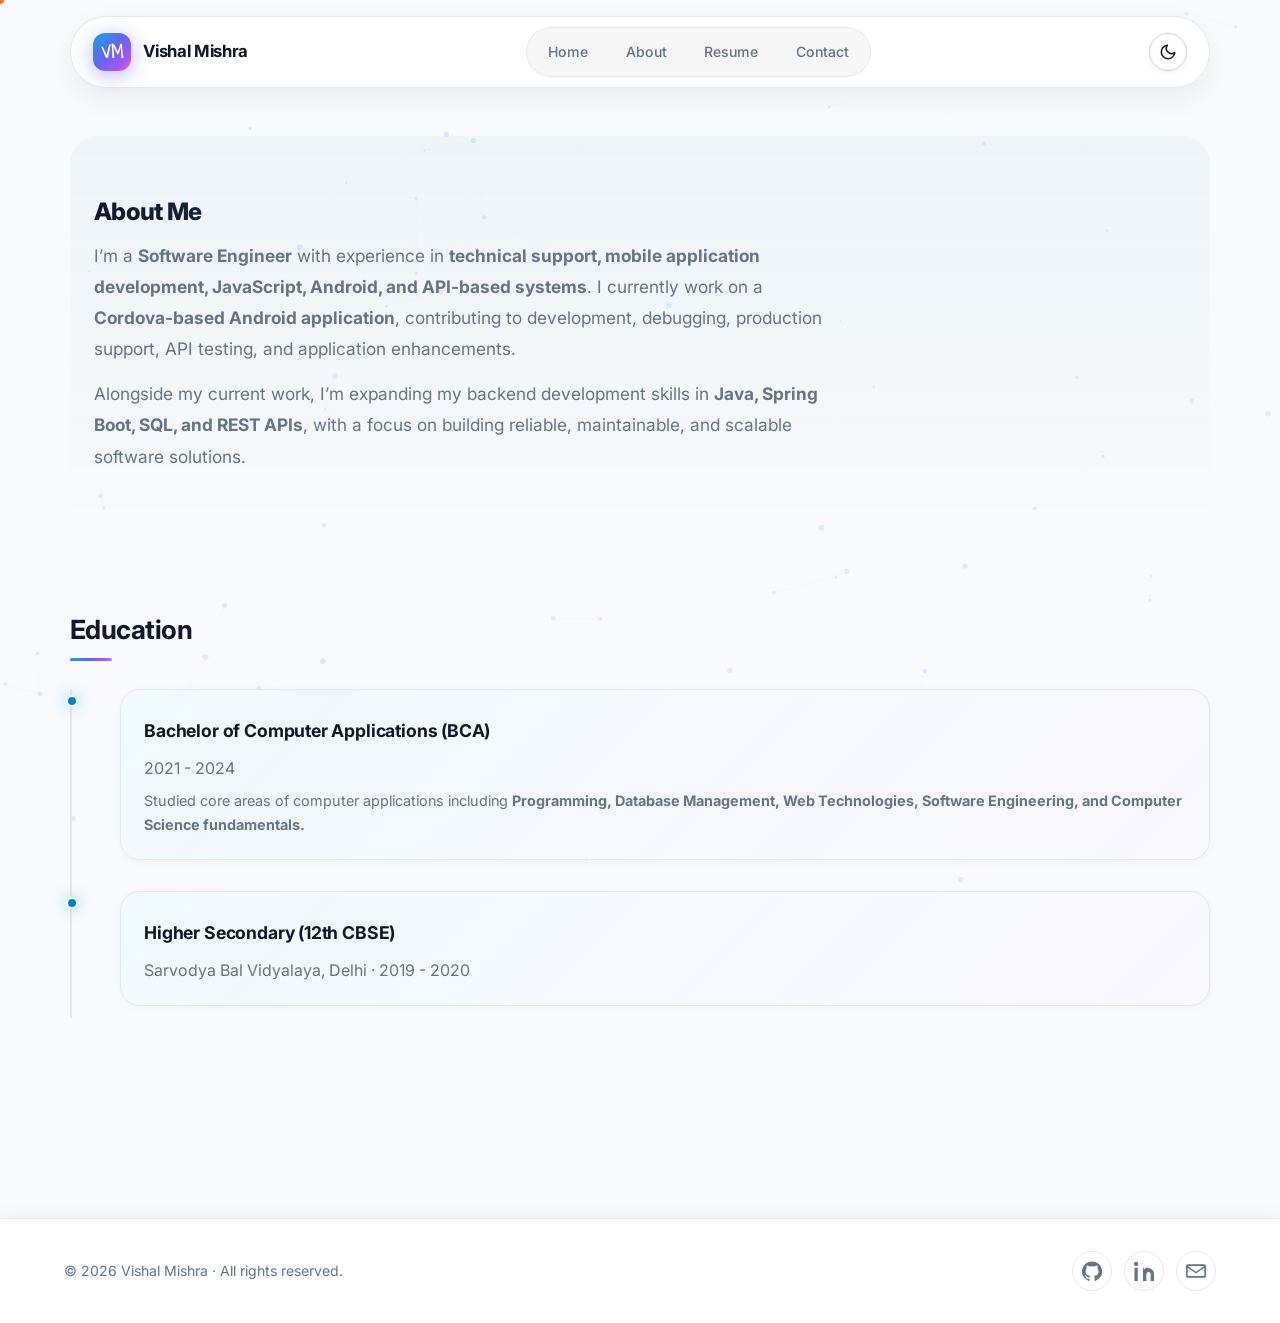
==== about.html @ 139499ff "Add portfolio website" ====
<!DOCTYPE html>
<html lang="en">
<head>
  <meta charset="UTF-8" />
 
  <meta name="theme-color" content="#38bdf8">
  <title>About · Vishal Mishra Portfolio</title>
 
  <link href="https://fonts.googleapis.com/css2?family=Inter:wght@300;400;500;600;700;800&family=Outfit:wght@500;600;700;800;900&family=JetBrains+Mono:wght@400;500;600&family=Shadows+Into+Light&display=swap" rel="stylesheet">
  <link rel="stylesheet" href="assets/css/style.css" />
  <script defer src="assets/js/main.js"></script>
  <link rel="icon" type="image/x-icon" href="assets/img/favicon.ico">
  <style>
    .cards-4 { grid-template-columns: repeat(auto-fit, minmax(240px, 1fr)); }
    @media (max-width: 560px) {
      .cards-4 { grid-template-columns: 1fr; }
    }
    .cert-org-badge.aws {
      background: rgba(255, 153, 0, .14);
      border-color: rgba(255, 153, 0, .35);
      color: #ff9900;
    }
    .light .cert-org-badge.aws {
      background: rgba(255, 153, 0, .1);
      border-color: rgba(255, 153, 0, .3);
      color: #b35c00;
    }
    .cert-org-badge.tcs {
      background: rgba(0, 112, 194, .14);
      border-color: rgba(0, 112, 194, .35);
      color: #38bdf8;
    }
    .light .cert-org-badge.tcs {
      background: rgba(0, 112, 194, .1);
      border-color: rgba(0, 112, 194, .3);
      color: #0059a3;
    }
  </style>
</head>
<body class="theme-auto">
  <!-- Preloader -->
  <div class="preloader" id="preloader"><div class="preloader-logo">VM</div></div>
  
  <!-- Scroll Progress -->
  <div class="scroll-progress" id="scrollProgress"></div>
  
  <!-- Background Canvas -->
  <canvas id="bgParticles" aria-hidden="true"></canvas>

  <!-- Sticky Capsule Header -->
  <header class="site-header reveal-down">
    <a class="brand" href="/"><span class="logo glow">VM</span> <strong>Vishal Mishra</strong></a>
    <nav class="nav" id="nav">
      <a href="/">Home</a>
      <a href="about.html">About</a>
      <a href="resume.html">Resume</a>
      <a href="contact.html">Contact</a>
    </nav>
    <div class="header-actions">
      <button class="btn small outline" id="themeToggle" aria-label="Toggle theme">
        <svg class="theme-icon-sun" width="18" height="18" viewBox="0 0 24 24" fill="none" stroke="currentColor" stroke-width="2" stroke-linecap="round" stroke-linejoin="round" aria-hidden="true"><circle cx="12" cy="12" r="5"></circle><line x1="12" y1="1" x2="12" y2="3"></line><line x1="12" y1="21" x2="12" y2="23"></line><line x1="4.22" y1="4.22" x2="5.64" y2="5.64"></line><line x1="18.36" y1="18.36" x2="19.78" y2="19.78"></line><line x1="1" y1="12" x2="3" y2="12"></line><line x1="21" y1="12" x2="23" y2="12"></line><line x1="4.22" y1="19.78" x2="5.64" y2="18.36"></line><line x1="18.36" y1="5.64" x2="19.78" y2="4.22"></line></svg>
        <svg class="theme-icon-moon" width="18" height="18" viewBox="0 0 24 24" fill="none" stroke="currentColor" stroke-width="2" stroke-linecap="round" stroke-linejoin="round" aria-hidden="true"><path d="M21 12.79A9 9 0 1 1 11.21 3 7 7 0 0 0 21 12.79z"></path></svg>
      </button>
      <button class="btn small" id="menuToggle" aria-label="Open menu">
        <svg width="20" height="20" viewBox="0 0 24 24" aria-hidden="true">
          <path fill="currentColor" d="M3 6h18v2H3zM3 11h18v2H3zM3 16h18v2H3z" />
        </svg>
      </button>
    </div>
  </header>

  <!-- Main Container -->
  <main class="container">
    <!-- Bio Section -->
<section class="section alt reveal">
  <h1 class="gradient-text">About Me</h1>

  <p style="font-size: 1.08rem; max-width: 68ch; line-height: 1.8; color: var(--muted); margin-top: 0.5rem;">
    I’m a <strong>Software Engineer</strong> with experience in
    <strong>technical support, mobile application development, JavaScript,
    Android, and API-based systems</strong>. I currently work on a
    <strong>Cordova-based Android application</strong>, contributing to
    development, debugging, production support, API testing, and application
    enhancements.
  </p>

  <p style="font-size: 1.08rem; max-width: 68ch; line-height: 1.8; color: var(--muted); margin-top: 0.9rem;">
    Alongside my current work, I’m expanding my backend development skills in
    <strong>Java, Spring Boot, SQL, and REST APIs</strong>, with a focus on
    building reliable, maintainable, and scalable software solutions.
  </p>
</section>

     <!-- Education Timeline -->
<section class="section reveal">
  <h2 class="section-title">Education</h2>

  <div class="timeline">

    <div class="t-item">
      <div class="t-dot"></div>

      <div class="t-content card hover glow tilt">
        <h3>Bachelor of Computer Applications (BCA)</h3>

        <p class="muted">
          2021 - 2024
        </p>

        <p style="font-size: 0.9rem; color: var(--muted); margin-top: 0.5rem;">
          Studied core areas of computer applications including
          <strong>Programming, Database Management, Web Technologies,
          Software Engineering, and Computer Science fundamentals.</strong>
        </p>
      </div>
    </div>
            <div class="t-item" style="margin-top:1.25rem">
          <div class="t-dot"></div>
          <div class="t-content card hover glow tilt">
            <h3>Higher Secondary (12th CBSE) </h3>
            <p class="muted">Sarvodya Bal Vidyalaya, Delhi · 2019 - 2020</p>
            
          </div>
        </div>

  </div>
</section>


  </main>

  <!-- Back to Top Button -->
  <button class="back-to-top" id="backToTop" aria-label="Back to top">
    <svg width="20" height="20" viewBox="0 0 24 24" fill="none" stroke="currentColor" stroke-width="2.5" stroke-linecap="round" stroke-linejoin="round"><polyline points="18 15 12 9 6 15"/></svg>
  </button>


    <!-- Footer -->
    <footer class="site-footer">
      <p>© <span id="year"></span> Vishal Mishra  · All rights reserved. </p>
      <div class="footer-icons icons">
        <a
          class="icon"
          href="https://github.com/Vishallab"
          target="_blank"
          rel="noopener"
          aria-label="GitHub"
        >
          <svg viewBox="0 0 24 24" width="20" height="20" fill="currentColor">
            <path d="M12 .5a12 12 0 0 0-3.79 23.4c.6.11.82-.26.82-.58v-2.03c-3.34.73-4.04-1.61-4.04-1.61-.55-1.39-1.35-1.76-1.35-1.76-1.1-.76.08-.75.08-.75 1.22.09 1.86 1.26 1.86 1.26 1.08 1.85 2.83 1.32 3.52 1.01.11-.8.42-1.33.77-1.63-2.67-.3-5.47-1.33-5.47-5.92 0-1.31.47-2.39 1.25-3.23-.13-.31-.54-1.56.12-3.25 0 0 1.01-.32 3.31 1.23a11.5 11.5 0 0 1 6.04 0c2.3-1.55 3.31-1.23 3.31-1.23.66 1.69.25 2.94.12 3.25.78.84 1.25 1.92 1.25 3.23 0 4.6-2.81 5.62-5.49 5.92.43.37.82 1.1.82 2.22v3.29c0 .32.22.7.82.58A12 12 0 0 0 12 .5Z" />
          </svg>
        </a>
        <a
          class="icon"
          href="https://www.linkedin.com/in/vishalmishra01/"
          target="_blank"
          rel="noopener"
          aria-label="LinkedIn"
        >
          <svg viewBox="0 0 24 24" width="20" height="20" fill="currentColor">
            <path d="M4.98 3.5C4.98 4.88 3.86 6 2.5 6S0 4.88 0 3.5 1.12 1 2.5 1s2.48 1.12 2.48 2.5zM.5 8h4V24h-4V8zm7.5 0h3.8v2.2h.1c.5-.9 1.8-2.2 3.7-2.2C20.3 8 24 10.6 24 16v8h-4v-7c0-1.7-.03-3.9-2.4-3.9-2.4 0-2.8 1.8-2.8 3.8V24h-4V8z" />
          </svg>
        </a>
        <a
          class="icon email-link"
          href="mailto:ncepvishal@gmail.com?subject=Hello%20Vishal&body=Hi%20Vishal,%0D%0A%0D%0A"
          aria-label="Email"
        >
          <svg viewBox="0 0 24 24" width="20" height="20" fill="currentColor">
            <path d="M2 4h20a2 2 0 0 1 2 2v12a2 2 0 0 1-2 2H2a2 2 0 0 1-2-2V6a2 2 0 0 1 2-2zm0 2v.01L12 13 22 6.01V6H2zm0 12h20V8l-10 7L2 8v10z" />
          </svg>
        </a>
      </div>
    </footer>
</body>
</html>
---- assets/css/style.css ----
/* ===== DESIGN TOKENS ===== */
:root {
  /* Canvas & Backgrounds */
  --bg:           #030712; /* True Deep Charcoal / Vercel Black */
  --bg-soft:      #0b0f19;
  --bg-subtle:    #111827;
  --card:         #0d1424;
  --card-hover:   #121b2f;
  --card-glass:   rgba(13, 20, 36, 0.94);
  --grad-card:    linear-gradient(135deg, rgba(56,189,248,.07), rgba(124,58,237,.04));
  
  /* Text & Hierarchy */
  --text:         #f8fafc;
  --muted:        #94a3b8;
  --muted-2:      #64748b;
  --heading:      #ffffff;

  /* Electric Accents */
  --accent:       #38bdf8; /* Linear Cyan */
  --accent-hover: #7dd3fc;
  --accent-2:     #818cf8; /* Electric Indigo */
  --purple:       #c084fc; /* Vibrant Violet */
  --pink:         #f472b6; /* Hot Pink Accent */
  --emerald:      #34d399; /* Status Green */
  --accent-glow:  rgba(56, 189, 248, 0.28);

  /* Borders & Dividers */
  --border:       rgba(255, 255, 255, 0.08);
  --border-hover: rgba(56, 189, 248, 0.4);
  --border-light: rgba(255, 255, 255, 0.14);
  --ring:         rgba(56, 189, 248, 0.5);

  /* Vibrant Multi-Color Mixing Gradients */
  --grad-hero:    linear-gradient(135deg, #0ea5e9 0%, #6366f1 45%, #a855f7 80%, #f472b6 100%);
  --grad-text:    linear-gradient(90deg, #ffffff 0%, #a5b4fc 25%, #38bdf8 50%, #c084fc 75%, #ffffff 100%);
  --grad-glow:    radial-gradient(circle at 50% 50%, rgba(56, 189, 248, 0.22) 0%, rgba(124, 58, 237, 0.16) 40%, rgba(244, 114, 182, 0.1) 70%, transparent 100%);

  /* Shadows */
  --shadow-sm:    0 2px 8px rgba(0, 0, 0, 0.4);
  --shadow:       0 10px 30px -10px rgba(0, 0, 0, 0.6);
  --shadow-lg:    0 25px 60px -15px rgba(0, 0, 0, 0.7);
  --shadow-glow:  0 0 50px rgba(56, 189, 248, 0.22);

  /* Radii */
  --radius-sm:    8px;
  --radius:       14px;
  --radius-lg:    20px;
  --radius-xl:    28px;
  --radius-pill:  999px;

  /* Transitions & Curves */
  --ease:         cubic-bezier(0.16, 1, 0.3, 1); /* Apple/Framer Spring */
  --t-fast:       0.18s cubic-bezier(0.16, 1, 0.3, 1);
  --t-mid:        0.35s cubic-bezier(0.16, 1, 0.3, 1);

  /* Typography (Unified Inter Font Family) */
  --font-body:    'Inter', system-ui, -apple-system, BlinkMacSystemFont, 'Segoe UI', Roboto, sans-serif;
  --font-display: 'Inter', system-ui, -apple-system, BlinkMacSystemFont, 'Segoe UI', Roboto, sans-serif;
  --font-code:    'JetBrains Mono', 'Fira Code', 'Consolas', monospace;
}

/* ===== RESET & BASE ===== */
*, *::before, *::after {
  box-sizing: border-box;
  margin: 0;
  padding: 0;
}

html {
  font-family: var(--font-body);
  font-size: 16px;
  color: var(--text);
  background: var(--bg);
  -webkit-font-smoothing: antialiased;
  -moz-osx-font-smoothing: grayscale;
  overflow-x: hidden;
}

body {
  font-family: var(--font-body);
  line-height: 1.65;
  color: var(--text);
  background: var(--bg);
  overflow-x: clip;
  position: relative;
  width: 100%;
}

a {
  color: inherit;
  text-decoration: none;
}

img {
  max-width: 100%;
  height: auto;
  display: block;
}

/* Background Particle Canvas */
#bgParticles {
  position: fixed;
  inset: 0;
  z-index: 0;
  opacity: 0.6;
  pointer-events: none;
}

/* Ambient Radial Multi-Color Glow Background */
body::after {
  content: '';
  position: fixed;
  top: -20%;
  left: 50%;
  transform: translateX(-50%);
  width: 1100px;
  height: 650px;
  background: var(--grad-glow);
  z-index: -2;
  pointer-events: none;
  filter: blur(80px);
  opacity: 0.85;
  mix-blend-mode: screen;
}

/* NOISE TEXTURE */
body::before {
  content: '';
  position: fixed;
  inset: 0;
  z-index: -2;
  pointer-events: none;
  opacity: 0.03;
  background-image: url("data:image/svg+xml,%3Csvg viewBox='0 0 256 256' xmlns='http://www.w3.org/2000/svg'%3E%3Cfilter id='n'%3E%3CfeTurbulence type='fractalNoise' baseFrequency='.85' numOctaves='4' stitchTiles='stitch'/%3E%3C/filter%3E%3Crect width='100%25' height='100%25' filter='url(%23n)'/%3E%3C/svg%3E");
  background-repeat: repeat;
}

/* ===== LAYOUT & CONTAINER ===== */
.container {
  width: min(1140px, 92%);
  margin: 0 auto;
  padding: 2.5rem 0 5rem;
}

/* ===== STICKY CAPSULE HEADER ===== */
.site-header {
  position: sticky;
  top: 1rem;
  z-index: 100;
  width: min(1140px, 94%);
  margin: 0 auto;
  background: rgba(3, 7, 18, 0.85);
  backdrop-filter: blur(20px) saturate(180%);
  -webkit-backdrop-filter: blur(20px) saturate(180%);
  border: 1px solid var(--border);
  border-radius: var(--radius-pill);
  display: flex;
  align-items: center;
  justify-content: space-between;
  padding: 0.65rem 1.4rem;
  box-shadow: 0 10px 30px rgba(0, 0, 0, 0.5), inset 0 1px 0 rgba(255, 255, 255, 0.08);
  transition: border-color var(--t-mid), background var(--t-mid);
}

.site-header:hover {
  border-color: rgba(255, 255, 255, 0.15);
}

.brand {
  display: flex;
  align-items: center;
  gap: 0.75rem;
  font-family: var(--font-display);
  font-weight: 700;
  font-size: 1.05rem;
  letter-spacing: -0.02em;
  color: var(--heading);
}

.brand .logo {
  display: inline-grid;
  place-items: center;
  width: 38px;
  height: 38px;
  border-radius: 12px;
  background: linear-gradient(135deg, #0ea5e9 0%, #6366f1 45%, #a855f7 80%, #f472b6 100%);
  box-shadow: 0 4px 20px rgba(99, 102, 241, 0.45);
  font-family: 'Shadows Into Light', cursive, var(--font-display);
  font-weight: 700;
  font-size: 1.1rem;
  letter-spacing: 1px;
  text-transform: uppercase;
  color: #ffffff;
  flex-shrink: 0;
  transition: transform var(--t-fast), box-shadow var(--t-fast);
}

.brand:hover .logo {
  transform: scale(1.05) rotate(-3deg);
}

/* ===== NAVIGATION ===== */
.nav {
  display: flex;
  align-items: center;
  gap: 0.35rem;
  background: rgba(255, 255, 255, 0.03);
  padding: 0.3rem;
  border-radius: var(--radius-pill);
  border: 1px solid rgba(255, 255, 255, 0.05);
}

.nav a {
  padding: 0.45rem 1rem;
  border-radius: var(--radius-pill);
  font-size: 0.88rem;
  font-weight: 500;
  color: var(--muted);
  transition: color var(--t-fast), background var(--t-fast);
  position: relative;
}

.nav a:hover,
.nav a.active {
  color: var(--heading);
  background: rgba(255, 255, 255, 0.08);
}

.nav a::after {
  content: '';
  position: absolute;
  bottom: 6px;
  left: 50%;
  transform: translateX(-50%) scaleX(0);
  width: 14px;
  height: 2px;
  border-radius: 2px;
  background: var(--accent);
  transition: transform var(--t-fast);
}

.nav a:hover::after {
  transform: translateX(-50%) scaleX(1);
}

.header-actions {
  display: flex;
  gap: 0.6rem;
  align-items: center;
}

#themeToggle {
  display: inline-flex;
  align-items: center;
  justify-content: center;
  min-width: 38px;
  min-height: 38px;
  padding: 0;
  border-radius: var(--radius-pill);
}

#themeToggle svg {
  flex-shrink: 0;
}

#themeToggle .theme-icon-sun {
  display: block;
}

#themeToggle .theme-icon-moon {
  display: none;
}

body.light #themeToggle .theme-icon-sun {
  display: none;
}

body.light #themeToggle .theme-icon-moon {
  display: block;
}

/* ===== BUTTON SYSTEM ===== */
.btn {
  background: var(--accent);
  color: #030712;
  border: 1px solid rgba(255, 255, 255, 0.2);
  border-radius: var(--radius-pill);
  padding: 0.65rem 1.35rem;
  font-family: var(--font-body);
  font-weight: 600;
  font-size: 0.9rem;
  cursor: pointer;
  display: inline-flex;
  align-items: center;
  justify-content: center;
  gap: 0.5rem;
  position: relative;
  overflow: hidden;
  transition: transform var(--t-fast), box-shadow var(--t-fast), background var(--t-fast), border-color var(--t-fast);
  white-space: nowrap;
  letter-spacing: -0.01em;
  box-shadow: 0 4px 14px rgba(56, 189, 248, 0.25), inset 0 1px 0 rgba(255, 255, 255, 0.3);
}

.btn:hover {
  background: var(--accent-hover);
  transform: translateY(-2px);
  box-shadow: 0 8px 24px rgba(56, 189, 248, 0.35), inset 0 1px 0 rgba(255, 255, 255, 0.4);
}

.btn:active {
  transform: translateY(0);
}

.btn.small {
  padding: 0.42rem 0.9rem;
  font-size: 0.82rem;
  border-radius: var(--radius-pill);
}

.btn.outline {
  background: rgba(255, 255, 255, 0.04);
  color: var(--text);
  border: 1px solid var(--border-light);
  box-shadow: 0 2px 8px rgba(0, 0, 0, 0.2), inset 0 1px 0 rgba(255, 255, 255, 0.05);
}

.btn.outline:hover {
  background: rgba(255, 255, 255, 0.09);
  border-color: var(--accent);
  color: var(--heading);
  box-shadow: 0 4px 18px rgba(56, 189, 248, 0.15);
}

.btn.small.outline {
  border-color: var(--border);
}

.btn .ripple-el {
  position: absolute;
  border-radius: 50%;
  transform: scale(0);
  animation: ripple 0.55s ease-out forwards;
  pointer-events: none;
  background: rgba(255, 255, 255, 0.3);
}

@keyframes ripple {
  to { transform: scale(8); opacity: 0; }
}

/* ===== HERO SECTION ===== */
.hero {
  display: grid;
  grid-template-columns: 1.15fr 0.85fr;
  gap: 3.5rem;
  align-items: center;
  padding-top: 3.5rem;
  padding-bottom: 2.5rem;
}

.hero-text {
  display: flex;
  flex-direction: column;
  align-items: flex-start;
}

.live-status {
  display: inline-flex;
  align-items: center;
  gap: 0.6rem;
  font-size: 0.82rem;
  font-weight: 600;
  color: var(--emerald);
  background: rgba(52, 211, 153, 0.08);
  border: 1px solid rgba(52, 211, 153, 0.22);
  padding: 0.35rem 0.9rem;
  border-radius: var(--radius-pill);
  margin-bottom: 1.25rem;
  backdrop-filter: blur(12px);
  box-shadow: 0 4px 14px rgba(52, 211, 153, 0.08);
}

.pulse-dot {
  width: 8px;
  height: 8px;
  background: var(--emerald);
  border-radius: 50%;
  box-shadow: 0 0 0 0 rgba(52, 211, 153, 0.7);
  animation: live-ping 1.8s infinite cubic-bezier(0, 0, 0.2, 1);
}

@keyframes live-ping {
  70%, 100% {
    box-shadow: 0 0 0 10px rgba(52, 211, 153, 0);
  }
}

.hero h1 {
  font-family: var(--font-display);
  font-size: clamp(2.2rem, 3.8vw, 3.2rem);
  font-weight: 800;
  line-height: 1.12;
  letter-spacing: -0.03em;
  margin-bottom: 1.1rem;
}

.hero h1 .accent {
  color: var(--accent);
}

.hero p {
  color: var(--muted);
  font-size: 1.08rem;
  max-width: 54ch;
  line-height: 1.75;
  margin-bottom: 1.75rem;
}

.hero p strong {
  color: var(--heading);
  font-weight: 600;
}

.hero-cta {
  display: flex;
  flex-wrap: wrap;
  gap: 0.85rem;
  margin-bottom: 1.75rem;
}

.hero-socials {
  margin-bottom: 2rem;
}

/* HERO ART / IDE CODE BLOCK WITH MULTI-COLOR RADIAL MESH */
.hero-art .card-xl {
  min-height: 360px;
  border-radius: var(--radius-xl);
  padding: 1.5rem;
  background:
    radial-gradient(ellipse 85% 65% at 20% -10%, rgba(56, 189, 248, 0.22), transparent),
    radial-gradient(ellipse 65% 85% at 85% 110%, rgba(168, 85, 247, 0.2), transparent),
    var(--card-glass);
  border: 1px solid var(--border-light);
  box-shadow: var(--shadow-lg), var(--shadow-glow);
  position: relative;
  overflow: hidden;
}

.glass {
  position: relative;
  overflow: hidden;
}

.radar {
  position: absolute;
  inset: -40% -20% auto auto;
  width: 380px;
  height: 380px;
  border-radius: 50%;
  background: radial-gradient(circle at center, rgba(56, 189, 248, 0.3) 0%, rgba(168, 85, 247, 0.2) 45%, transparent 70%);
  filter: blur(35px);
  animation: pulseRadar 7s infinite alternate ease-in-out;
  pointer-events: none;
}

@keyframes pulseRadar {
  0%   { transform: scale(1); opacity: 0.6; }
  50%  { transform: scale(1.15) translate(-10px, 10px); opacity: 0.85; }
  100% { transform: scale(1.25) translate(6px, -6px); opacity: 0.7; }
}

.code-block {
  background: rgba(3, 7, 18, 0.95);
  border: 1px solid rgba(56, 189, 248, 0.25);
  border-radius: var(--radius);
  padding: 1.1rem 1.35rem 1.35rem;
  margin-top: 1rem;
  box-shadow: 0 16px 40px rgba(0, 0, 0, 0.6), inset 0 1px 0 rgba(255, 255, 255, 0.05);
  position: relative;
}

.code-block-header {
  display: flex;
  align-items: center;
  gap: 0.45rem;
  margin-bottom: 1rem;
  padding-bottom: 0.65rem;
  border-bottom: 1px solid rgba(255, 255, 255, 0.08);
}

.code-dot {
  width: 10px;
  height: 10px;
  border-radius: 50%;
}
.code-dot.red    { background: #ef4444; }
.code-dot.yellow { background: #f59e0b; }
.code-dot.green  { background: #10b981; }

.code-filename {
  font-family: var(--font-code);
  font-size: 0.75rem;
  color: var(--muted-2);
  margin-left: 0.5rem;
  font-weight: 500;
}

.code-block pre {
  font-family: var(--font-code);
  font-size: 0.84rem;
  line-height: 1.75;
  color: #cbd5e1;
  overflow: hidden;
}

.cursor {
  display: inline-block;
  width: 2px;
  height: 1.1em;
  background: var(--accent);
  margin-left: 2px;
  vertical-align: text-bottom;
  animation: blink 1s step-end infinite;
}

@keyframes blink { 50% { opacity: 0; } }

.float-subtle {
  animation: float-subtle 6s ease-in-out infinite;
}

@keyframes float-subtle {
  0%, 100% { transform: translateY(0px); }
  50%      { transform: translateY(-10px); }
}

/* ===== SECTIONS & HEADINGS ===== */
.section {
  padding: 3.5rem 0;
}

.section.alt {
  background: linear-gradient(180deg, rgba(56, 189, 248, 0.04) 0%, rgba(168, 85, 247, 0.02) 50%, transparent 100%);
  border-radius: var(--radius-xl);
  padding: 3.5rem 1.5rem;
  margin: 1.5rem 0;
}

.section-title {
  font-family: var(--font-display);
  font-size: 1.65rem;
  font-weight: 700;
  letter-spacing: -0.02em;
  color: var(--heading);
  margin: 0 0 1.75rem;
  display: inline-flex;
  flex-direction: column;
  gap: 0.4rem;
}

.section-title::after {
  content: '';
  display: block;
  width: 42px;
  height: 3px;
  border-radius: 3px;
  background: var(--grad-hero);
}

/* ===== GRID SYSTEM ===== */
.grid {
  display: grid;
  gap: 1.25rem;
}
.cards-3       { grid-template-columns: repeat(3, 1fr); }
.skills-grid   { grid-template-columns: repeat(2, 1fr); }

/* ===== CARDS (Multi-Color Gradient Spotlight + Gradient Overlay) ===== */
.card {
  position: relative;
  background: var(--grad-card), var(--card-glass);
  border: 1px solid var(--border);
  border-radius: var(--radius-lg);
  padding: 1.35rem 1.45rem;
  box-shadow: var(--shadow-sm);
  transition: transform 0.3s cubic-bezier(0.16, 1, 0.3, 1), box-shadow 0.3s cubic-bezier(0.16, 1, 0.3, 1), border-color 0.25s ease;
  overflow: hidden;
  backdrop-filter: blur(12px);
  -webkit-backdrop-filter: blur(12px);
}

/* Interactive Mouse Spotlight Glow on Card Hover (Subtle & Soft) */
.card::before {
  content: '';
  position: absolute;
  inset: 0;
  background: radial-gradient(400px circle at var(--mouse-x, 50%) var(--mouse-y, 50%), rgba(56, 189, 248, 0.07), rgba(124, 58, 237, 0.04) 50%, transparent 75%);
  opacity: 0;
  transition: opacity 0.35s ease;
  pointer-events: none;
  z-index: 1;
}

.card:hover::before {
  opacity: 1;
}

.card h3 {
  font-family: var(--font-display);
  font-weight: 700;
  font-size: 1.1rem;
  color: var(--heading);
  margin: 0.3rem 0 0.6rem;
  letter-spacing: -0.01em;
  position: relative;
  z-index: 2;
}

.card.hover:hover {
  transform: translateY(-4px);
  border-color: rgba(56, 189, 248, 0.25);
  box-shadow: 0 12px 28px rgba(0, 0, 0, 0.35), 0 0 16px rgba(56, 189, 248, 0.06);
}

/* Gradient Border Mask Glow (Subtle & Soft) */
.glow {
  position: relative;
}

.glow::after {
  content: '';
  position: absolute;
  inset: -1px;
  border-radius: inherit;
  padding: 1px;
  background: linear-gradient(90deg, #7c3aed, transparent, #0ea5e9);
  -webkit-mask: linear-gradient(#000 0 0) content-box, linear-gradient(#000 0 0);
  mask: linear-gradient(#000 0 0) content-box, linear-gradient(#000 0 0);
  -webkit-mask-composite: xor;
  mask-composite: exclude;
  opacity: 0;
  transition: opacity 0.4s ease;
  pointer-events: none;
  z-index: 2;
}

.glow:hover::after {
  opacity: 0.3;
}

/* ===== PILL TAGS ===== */
.pill {
  display: inline-flex;
  align-items: center;
  font-size: 0.76rem;
  font-weight: 500;
  padding: 0.22rem 0.65rem;
  border-radius: var(--radius-pill);
  background: rgba(255, 255, 255, 0.05);
  border: 1px solid rgba(255, 255, 255, 0.12);
  color: var(--text);
  margin: 0.2rem 0.25rem 0.2rem 0;
  letter-spacing: 0.01em;
  transition: background var(--t-fast), border-color var(--t-fast), color var(--t-fast);
}

.pill:hover {
  background: rgba(56, 189, 248, 0.12);
  border-color: rgba(56, 189, 248, 0.35);
  color: var(--accent);
}



/* ===== PROJECT BADGES ===== */
.project-header-row {
  display: flex;
  align-items: center;
  justify-content: space-between;
  gap: 0.5rem;
  margin-top: 0.35rem;
}

.project-badge {
  font-size: 0.72rem;
  font-weight: 700;
  padding: 0.22rem 0.6rem;
  border-radius: var(--radius-pill);
  letter-spacing: 0.02em;
  white-space: nowrap;
}

.project-badge.flagship {
  background: rgba(245, 158, 11, 0.14);
  color: #fbbf24;
  border: 1px solid rgba(245, 158, 11, 0.3);
}

.project-badge.devops {
  background: rgba(56, 189, 248, 0.14);
  color: var(--accent);
  border: 1px solid rgba(56, 189, 248, 0.3);
}

.project-badge.ai {
  background: rgba(168, 85, 247, 0.14);
  color: var(--purple);
  border: 1px solid rgba(168, 85, 247, 0.3);
}

/* ===== COPY EMAIL BOX & TOAST ===== */
.copy-email-box {
  display: flex;
  align-items: center;
  gap: 0.85rem;
  background: rgba(3, 7, 18, 0.6);
  padding: 0.65rem 1.1rem;
  border-radius: var(--radius-pill);
  border: 1px solid var(--border);
  margin: 1rem 0;
  width: fit-content;
}

.copy-email-box code {
  font-family: var(--font-code);
  font-size: 0.88rem;
  color: var(--accent);
}

.toast {
  position: fixed;
  bottom: 2rem;
  right: 2rem;
  background: rgba(11, 15, 25, 0.95);
  backdrop-filter: blur(16px);
  color: var(--heading);
  border: 1px solid var(--accent);
  box-shadow: 0 15px 35px rgba(0,0,0,0.6), 0 0 25px rgba(56,189,248,0.25);
  padding: 0.8rem 1.35rem;
  border-radius: var(--radius-pill);
  font-weight: 600;
  font-size: 0.9rem;
  display: flex;
  align-items: center;
  gap: 0.6rem;
  z-index: 10000;
  transform: translateY(100px);
  opacity: 0;
  transition: transform 0.35s cubic-bezier(0.16, 1, 0.3, 1), opacity 0.35s ease;
  pointer-events: none;
}

.toast.show {
  transform: translateY(0);
  opacity: 1;
}

/* ===== CARD LISTS & SKILLS ===== */
.card ul {
  padding-left: 1.35rem;
  margin: 0.5rem 0;
}

.card ul li {
  margin: 0.35rem 0;
  font-size: 0.92rem;
  color: var(--muted);
}

.bullets li::marker {
  color: var(--accent);
}

.bullets.two-col {
  display: grid;
  grid-template-columns: repeat(2, minmax(0, 1fr));
  gap: 0.3rem 1rem;
}

.card.skill header {
  display: flex;
  align-items: center;
  gap: 0.6rem;
  font-size: 0.96rem;
}

.card.skill header strong {
  color: var(--accent);
  font-weight: 600;
  white-space: nowrap;
}

/* ===== TIMELINE ===== */
.timeline {
  padding-left: 1.35rem;
  border-left: 2px solid var(--border);
}

.t-item {
  display: flex;
  flex-direction: column;
  gap: 0.85rem;
  position: relative;
  padding-left: 1.65rem;
}

.t-dot {
  position: absolute;
  left: -1.75rem;
  top: 0.4rem;
  width: 12px;
  height: 12px;
  border-radius: 50%;
  background: var(--accent);
  box-shadow: 0 0 14px rgba(56, 189, 248, 0.6);
  border: 2px solid var(--bg);
  flex-shrink: 0;
}

.t-content {
  margin-bottom: 0.75rem;
}

/* ===== RESUME ===== */
.resume-grid {
  display: grid;
  grid-template-columns: 2fr 1fr;
  grid-template-areas:
    "left  right"
    "certs certs";
  gap: 1.5rem 1.35rem;
  margin-top: 1.5rem;
}

.resume-left  { grid-area: left; }
.resume-right { grid-area: right; }
.resume-certs { grid-area: certs; }

.resume-grid section h2,
.resume-left h2,
.resume-right h2,
.resume-certs h2 {
  font-family: var(--font-display);
  font-size: 1.25rem;
  font-weight: 700;
  color: var(--heading);
  margin-bottom: 0.85rem;
  letter-spacing: -0.01em;
}

.certs-row {
  display: grid;
  grid-template-columns: 1fr 1fr;
  gap: 1.25rem;
}

/* ===== job ===== */
.job-wrapper {
  display: flex;
  justify-content: space-between;
  align-items: flex-start;
  gap: 1.5rem;
}

.job-text {
  flex: 1;
}

.job-badge {
  display: flex;
  align-items: center;
  flex-shrink: 0;
}

.job-badge img {
  width: 130px;
  height: auto;
  border-radius: var(--radius-sm);
}

/* ===== FORM ===== */
.form .row {
  display: flex;
  flex-direction: column;
  gap: 0.45rem;
  margin: 0.85rem 0;
}

.form label {
  font-size: 0.82rem;
  font-weight: 600;
  color: var(--muted);
  letter-spacing: 0.05em;
  text-transform: uppercase;
}

input, textarea {
  background: rgba(3, 7, 18, 0.75);
  color: var(--text);
  border: 1px solid var(--border-light);
  border-radius: var(--radius);
  padding: 0.85rem 1.1rem;
  font-family: var(--font-body);
  font-size: 0.95rem;
  transition: border-color var(--t-fast), box-shadow var(--t-fast);
  width: 100%;
}

textarea {
  resize: vertical;
}

input:focus, textarea:focus {
  outline: none;
  border-color: var(--accent);
  box-shadow: 0 0 0 3px rgba(56, 189, 248, 0.18);
}

input::placeholder, textarea::placeholder {
  color: var(--muted-2);
}

#formStatus {
  font-weight: 600;
  margin-top: 0.75rem;
  font-size: 0.9rem;
  transition: color 0.3s;
}

/* ===== SOCIAL ICONS ===== */
.icons {
  display: flex;
  gap: 0.75rem;
  align-items: center;
}

.icons .icon {
  display: inline-grid;
  place-items: center;
  width: 40px;
  height: 40px;
  border-radius: var(--radius-pill);
  border: 1px solid var(--border);
  background: rgba(255, 255, 255, 0.03);
  color: var(--muted);
  transition: transform var(--t-fast), box-shadow var(--t-fast), color var(--t-fast), border-color var(--t-fast);
}

.icons .icon:hover {
  transform: translateY(-3px);
  color: var(--accent);
  border-color: rgba(56, 189, 248, 0.4);
  box-shadow: 0 6px 20px rgba(56, 189, 248, 0.2);
}

/* ===== FOOTER ===== */
.site-footer {
  padding: 2rem 5%;
  border-top: 1px solid var(--border);
  display: flex;
  align-items: center;
  justify-content: space-between;
  gap: 1rem;
  background: rgba(3, 7, 18, 0.85);
  backdrop-filter: blur(16px);
  font-size: 0.88rem;
  color: var(--muted);
  width: 100%;
  margin: 4rem 0 0 0;
  border-radius: 0;
  transform: none !important;
}

.muted { color: var(--muted); }

/* RESUME PROJECT LINKS */
.muted-links {
  font-size: 0.82rem;
  margin-left: 6px;
}

.muted-links a {
  color: var(--muted);
  text-decoration: none;
  transition: color var(--t-fast);
}

.muted-links a:hover {
  color: var(--accent);
  text-decoration: underline;
}

/* ===== REVEAL ANIMATIONS ===== */
.reveal {
  opacity: 0;
  transform: translateY(20px);
  transition: opacity 0.5s cubic-bezier(0.16, 1, 0.3, 1), transform 0.5s cubic-bezier(0.16, 1, 0.3, 1);
}

.reveal.is-visible {
  opacity: 1;
  transform: translateY(0);
}

.reveal-up {
  opacity: 0;
  transform: translateY(24px);
  transition: opacity 0.5s cubic-bezier(0.16, 1, 0.3, 1), transform 0.5s cubic-bezier(0.16, 1, 0.3, 1);
}

.reveal-up.is-visible {
  opacity: 1;
  transform: none;
}

.reveal-down {
  opacity: 0;
  transform: translateY(-20px);
  transition: opacity 0.45s cubic-bezier(0.16, 1, 0.3, 1), transform 0.45s cubic-bezier(0.16, 1, 0.3, 1);
}

.reveal-down.is-visible {
  opacity: 1;
  transform: none;
}

/* Stagger card reveals */
.grid .card:nth-child(1) { transition-delay: 0.04s; }
.grid .card:nth-child(2) { transition-delay: 0.08s; }
.grid .card:nth-child(3) { transition-delay: 0.12s; }
.grid .card:nth-child(4) { transition-delay: 0.16s; }
.grid .card:nth-child(5) { transition-delay: 0.20s; }
.grid .card:nth-child(6) { transition-delay: 0.24s; }
.grid .card:nth-child(7) { transition-delay: 0.28s; }

.tilt { will-change: transform; }

/* ===== VIBRANT GRADIENT TEXT ===== */
.gradient-text {
  font-family: var(--font-display);
  font-weight: 800;
  letter-spacing: -0.03em;
  background: linear-gradient(90deg, #ffffff 0%, #a5b4fc 25%, #38bdf8 50%, #c084fc 75%, #ffffff 100%);
  background-size: 300% 100%;
  -webkit-background-clip: text;
  background-clip: text;
  color: transparent;
  animation: shine 25s linear infinite;
}

@keyframes shine {
  0%   { background-position: 0%; }
  100% { background-position: 300%; }
}

/* ===== PRELOADER ===== */
.preloader {
  position: fixed;
  inset: 0;
  z-index: 9999;
  background: var(--bg);
  display: flex;
  align-items: center;
  justify-content: center;
  transition: opacity 0.5s ease, visibility 0.5s ease;
}

.preloader.loaded {
  opacity: 0;
  visibility: hidden;
  pointer-events: none;
}

.preloader-logo {
  width: 64px;
  height: 64px;
  border-radius: 16px;
  background: url('../img/logo.png') no-repeat center / cover;
  animation: preloader-pulse 1.4s cubic-bezier(0.16, 1, 0.3, 1) infinite;
  box-shadow: 0 4px 30px rgba(99, 102, 241, 0.5);
  font-size: 0; /* Hide text content inside preloader-logo div */
}

@keyframes preloader-pulse {
  0%, 100% { transform: scale(1); box-shadow: 0 4px 30px rgba(99, 102, 241, 0.5); }
  50% { transform: scale(1.1); box-shadow: 0 6px 50px rgba(99, 102, 241, 0.65); }
}

/* ===== SCROLL PROGRESS BAR ===== */
.scroll-progress {
  position: fixed;
  top: 0;
  left: 0;
  height: 3px;
  background: var(--grad-hero);
  z-index: 1000;
  width: 0%;
  border-radius: 0 2px 2px 0;
  pointer-events: none;
}

/* ===== BACK TO TOP ===== */
.back-to-top {
  position: fixed;
  bottom: 2rem;
  right: 2rem;
  width: 44px;
  height: 44px;
  border-radius: 50%;
  background: rgba(15, 23, 42, 0.85);
  backdrop-filter: blur(12px);
  border: 1px solid var(--border);
  color: var(--accent);
  cursor: pointer;
  display: grid;
  place-items: center;
  opacity: 0;
  visibility: hidden;
  transform: translateY(10px);
  transition: opacity var(--t-mid), visibility var(--t-mid), transform var(--t-mid), box-shadow var(--t-fast), border-color var(--t-fast);
  z-index: 50;
  box-shadow: var(--shadow-sm);
}

.back-to-top.visible {
  opacity: 1;
  visibility: visible;
  transform: translateY(0);
}

.back-to-top:hover {
  border-color: var(--accent);
  box-shadow: 0 0 25px rgba(56, 189, 248, 0.3);
  transform: translateY(-3px);
}

/* ===== CUSTOM CURSOR ===== */
@media (pointer: fine) {
  .cursor-dot {
    position: fixed;
    top: 0;
    left: 0;
    width: 8px;
    height: 8px;
    background: var(--accent);
    border-radius: 50%;
    pointer-events: none;
    z-index: 9999;
    transform: translate(-50%, -50%);
    transition: opacity 0.3s ease;
    mix-blend-mode: difference;
  }

  .cursor-ring {
    position: fixed;
    top: 0;
    left: 0;
    width: 38px;
    height: 38px;
    border: 1.5px solid rgba(56, 189, 248, 0.5);
    border-radius: 50%;
    pointer-events: none;
    z-index: 9998;
    transform: translate(-50%, -50%);
    transition: width 0.25s ease, height 0.25s ease, border-color 0.25s ease, opacity 0.3s ease, background 0.25s ease;
  }

  .cursor-ring.hover {
    width: 54px;
    height: 54px;
    border-color: rgba(168, 85, 247, 0.8);
    background: rgba(56, 189, 248, 0.08);
  }

  html, body, a, button, input, textarea, select, label, .btn, .icon, .card, .nav a, .pill, [data-filter] {
    cursor: none !important;
  }
}

/* ===== ENHANCED IMAGE HOVER ===== */
.card.hover .project-img {
  transition: transform var(--t-mid), filter var(--t-mid);
  border-radius: var(--radius);
}

.card.hover:hover .project-img {
  transform: scale(1.04);
  filter: brightness(1.08);
}

/* ===== CERTIFICATE CARDS ===== */
.cert-card { margin-bottom: 0.25rem; }

.cert-header {
  display: flex;
  align-items: center;
  gap: 0.6rem;
  flex-wrap: wrap;
  margin-bottom: 0.6rem;
}

.cert-logos { display: flex; gap: 0.4rem; align-items: center; }

.cert-org-badge {
  font-size: 0.72rem;
  font-weight: 700;
  padding: 0.2rem 0.6rem;
  border-radius: var(--radius-pill);
  letter-spacing: 0.04em;
  text-transform: uppercase;
  border: 1px solid transparent;
}


.accent-link {
  color: var(--accent);
  font-size: 0.85rem;
  font-weight: 500;
}

/* ===== COMPLETE LIGHT MODE (Apple Crisp Aesthetic) ===== */
.light {
  --bg:           #f8fafc;
  --bg-soft:      #ffffff;
  --bg-subtle:    #f1f5f9;
  --card:         #ffffff;
  --card-hover:   #ffffff;
  --card-glass:   #ffffff;
  --text:         #334155;
  --heading:      #0f172a;
  --muted:        #64748b;
  --muted-2:      #94a3b8;
  --accent:       #0284c7;
  --accent-hover: #0369a1;
  --accent-glow:  rgba(2, 132, 199, 0.14);
  --border:       #e2e8f0;
  --border-hover: rgba(2, 132, 199, 0.4);
  --border-light: #cbd5e1;
  --shadow-sm:    0 2px 8px rgba(0, 0, 0, 0.04);
  --shadow:       0 10px 30px rgba(0, 0, 0, 0.08);
  --shadow-lg:    0 20px 50px rgba(0, 0, 0, 0.12);
  --shadow-glow:  0 0 40px rgba(2, 132, 199, 0.1);
}

.light body::after {
  opacity: 0.2;
  background: radial-gradient(circle at 50% 50%, rgba(2, 132, 199, 0.12) 0%, rgba(147, 51, 234, 0.05) 50%, transparent 100%);
  mix-blend-mode: multiply;
}

.light body::before {
  opacity: 0.015;
}

.light .site-header {
  background: rgba(255, 255, 255, 0.9);
  border-color: #e2e8f0;
  box-shadow: 0 10px 30px rgba(0, 0, 0, 0.06);
}

.light .nav {
  background: rgba(0, 0, 0, 0.03);
  border-color: rgba(0, 0, 0, 0.06);
}

.light .nav a {
  color: var(--muted);
}

.light .nav a:hover {
  color: var(--heading);
  background: rgba(0, 0, 0, 0.06);
}

.light .btn.outline {
  background: #ffffff;
  color: var(--heading);
  border-color: var(--border-light);
  box-shadow: 0 2px 6px rgba(0, 0, 0, 0.05);
}

.light .btn.outline:hover {
  background: #f8fafc;
  border-color: var(--accent);
  color: var(--accent);
}

.light .hero-art .card-xl {
  background: #ffffff;
  border-color: #e2e8f0;
  box-shadow: 0 20px 50px rgba(0, 0, 0, 0.08);
}

.light .code-block {
  background: #f8fafc;
  border-color: #cbd5e1;
  box-shadow: 0 10px 30px rgba(0, 0, 0, 0.06);
}

.light .code-block-header {
  border-bottom: 1px solid #e2e8f0;
}

.light .code-block pre {
  color: #334155;
}

.light .gradient-text {
  background: linear-gradient(90deg, #0f172a 0%, #3b82f6 35%, #8b5cf6 70%, #0f172a 100%);
  background-size: 250% 100%;
  -webkit-background-clip: text;
  background-clip: text;
  color: transparent;
}

.light input, .light textarea {
  background: #ffffff;
  border-color: #cbd5e1;
  color: var(--heading);
}

.light .pill {
  background: #f1f5f9;
  border-color: #e2e8f0;
  color: #334155;
}

.light .pill:hover {
  background: #e2e8f0;
  border-color: rgba(0, 119, 204, 0.4);
  color: var(--accent);
}

.light .copy-email-box {
  background: #f1f5f9;
  border-color: #cbd5e1;
}

.light .toast {
  background: #ffffff;
  color: var(--heading);
  border-color: var(--accent);
  box-shadow: 0 15px 35px rgba(0, 0, 0, 0.12);
}

.light .icons .icon {
  background: #ffffff;
  border-color: #e2e8f0;
  color: var(--muted);
}

.light .icons .icon:hover {
  background: #f8fafc;
  color: var(--accent);
  border-color: var(--accent);
}

.light .site-footer {
  background: #ffffff;
  border-color: #e2e8f0;
  box-shadow: 0 -4px 20px rgba(0, 0, 0, 0.03);
}

.light .back-to-top {
  background: #ffffff;
  border-color: #e2e8f0;
  color: var(--accent);
  box-shadow: 0 4px 14px rgba(0, 0, 0, 0.08);
}

.light .section.alt {
  background: linear-gradient(180deg, rgba(2, 132, 199, 0.04), transparent);
}

.light #bgParticles { opacity: 0.25; }

/* ===== RESPONSIVE BREAKPOINTS (Mobile-First Perfection) ===== */
#menuToggle { display: none; }

/* Tablet & Mobile (<= 900px) */
@media (max-width: 900px) {
  .container {
    width: 92%;
    padding: 1.75rem 0 3.5rem;
  }

  .site-header {
    width: 100%;
    top: 0;
    border-radius: 0;
    border-left: none;
    border-right: none;
    border-top: none;
    padding: 0.65rem 1.25rem;
  }


  .hero {
    grid-template-columns: 1fr;
    gap: 2rem;
    padding-top: 1.25rem;
  }

  .hero h1 {
    font-size: clamp(1.85rem, 6vw, 2.75rem);
  }

  .cards-3       { grid-template-columns: 1fr; }
  .skills-grid   { grid-template-columns: 1fr; }
  .resume-grid   { grid-template-columns: 1fr; grid-template-areas: "left" "right" "certs"; }
  .certs-row     { grid-template-columns: 1fr; }
  .bullets.two-col { grid-template-columns: 1fr; }

  .hero-art .card-xl {
    min-height: auto;
    padding: 1.25rem;
  }

  .code-block {
    min-height: 180px;
  }

  .code-block pre {
    font-size: 0.78rem;
    white-space: pre-wrap;
    word-break: break-word;
    overflow-x: auto;
  }

  .nav {
    display: none;
    position: absolute;
    left: 1rem;
    right: 1rem;
    top: 62px;
    background: #0b0f19;
    border: 1px solid var(--border-hover);
    border-radius: 18px;
    padding: 0.6rem;
    flex-direction: column;
    gap: 0.25rem;
    box-shadow: 0 20px 40px rgba(0, 0, 0, 0.95), 0 0 25px rgba(56, 189, 248, 0.15);
    z-index: 1000;
  }

  .nav.open { display: flex; }

  .nav a {
    padding: 0.75rem 1.1rem;
    width: 100%;
    font-size: 0.98rem;
    font-weight: 500;
    color: var(--muted);
    border-radius: 12px;
    transition: background var(--t-fast), color var(--t-fast);
  }

  .nav a:hover {
    background: rgba(56, 189, 248, 0.1);
    color: var(--accent);
  }

  .nav a.active {
    background: rgba(56, 189, 248, 0.15);
    color: var(--accent);
    font-weight: 600;
  }

  .light .nav {
    background: #ffffff;
    border-color: rgba(2, 132, 199, 0.25);
    box-shadow: 0 15px 35px rgba(0, 0, 0, 0.18), 0 0 20px rgba(2, 132, 199, 0.1);
  }

  #menuToggle {
    display: inline-flex !important;
    align-items: center;
    justify-content: center;
    min-width: 40px;
    min-height: 40px;
    border-radius: var(--radius-pill);
    background: rgba(255, 255, 255, 0.06);
    border: 1px solid var(--border);
    color: var(--heading);
  }

  .light #menuToggle {
    background: rgba(0, 0, 0, 0.05);
    border-color: #cbd5e1;
    color: var(--heading);
  }

  .hero-cta {
    gap: 0.75rem;
    width: 100%;
  }

  .hero-cta .btn {
    flex: 1 1 calc(50% - 0.5rem);
    min-height: 44px;
  }

  .hero-cta .btn:nth-child(3) {
    flex-basis: 100%;
  }

  .site-footer {
    flex-direction: column;
    text-align: center;
    gap: 1.25rem;
    padding: 2rem 1.5rem;
  }
}

/* Mobile Devices (<= 600px) */
@media (max-width: 600px) {
  .container {
    width: 93%;
    padding: 1.25rem 0 3rem;
  }

  .brand {
    font-size: 0.95rem;
  }

  .brand .logo {
    width: 34px;
    height: 34px;
    font-size: 0.95rem;
  }

  .hero h1 {
    font-size: clamp(1.65rem, 7.5vw, 2.25rem);
    margin-bottom: 0.85rem;
  }

  .hero p {
    font-size: 0.96rem;
    line-height: 1.65;
  }

  .live-status {
    font-size: 0.78rem;
    padding: 0.3rem 0.75rem;
    margin-bottom: 1rem;
  }

  .hero-cta .btn {
    flex-basis: 100%;
    min-height: 46px;
    font-size: 0.92rem;
  }

  .job-wrapper {
    flex-direction: column;
    gap: 1rem;
  }

  .job-badge img {
    width: 100px;
  }

  .projects-controls {
    gap: 1rem;
  }

 
  .copy-email-box {
    width: 100%;
    justify-content: space-between;
    padding: 0.6rem 0.85rem;
  }

  .copy-email-box code {
    font-size: 0.78rem;
    overflow-x: auto;
  }

  .toast {
    left: 1rem;
    right: 1rem;
    bottom: 1.5rem;
    justify-content: center;
    font-size: 0.84rem;
    padding: 0.75rem 1rem;
  }

  .back-to-top {
    bottom: 1.25rem;
    right: 1.25rem;
    width: 42px;
    height: 42px;
  }

  /* Disable transform jumps on mobile reveal */
  .reveal, .reveal-up, .reveal-down {
    transform: none !important;
    transition: opacity 0.4s ease;
  }
}

/* Extra Small Phones (<= 400px) */
@media (max-width: 400px) {
  .hero h1 {
    font-size: 1.55rem;
  }

  .section-title {
    font-size: 1.35rem;
  }

}

/* ===== PRINT STYLES ===== */
@media print {
  body { background: #fff !important; color: #111 !important; }
  .site-header, .site-footer, .back-to-top, #bgParticles, .preloader, .scroll-progress, .btn, .search-wrapper {
    display: none !important;
  }
  .card { background: #fff !important; border: 1px solid #ddd !important; box-shadow: none !important; color: #111 !important; }
  .gradient-text { color: #111 !important; background: none !important; }
  a { text-decoration: underline !important; color: #111 !important; }
}
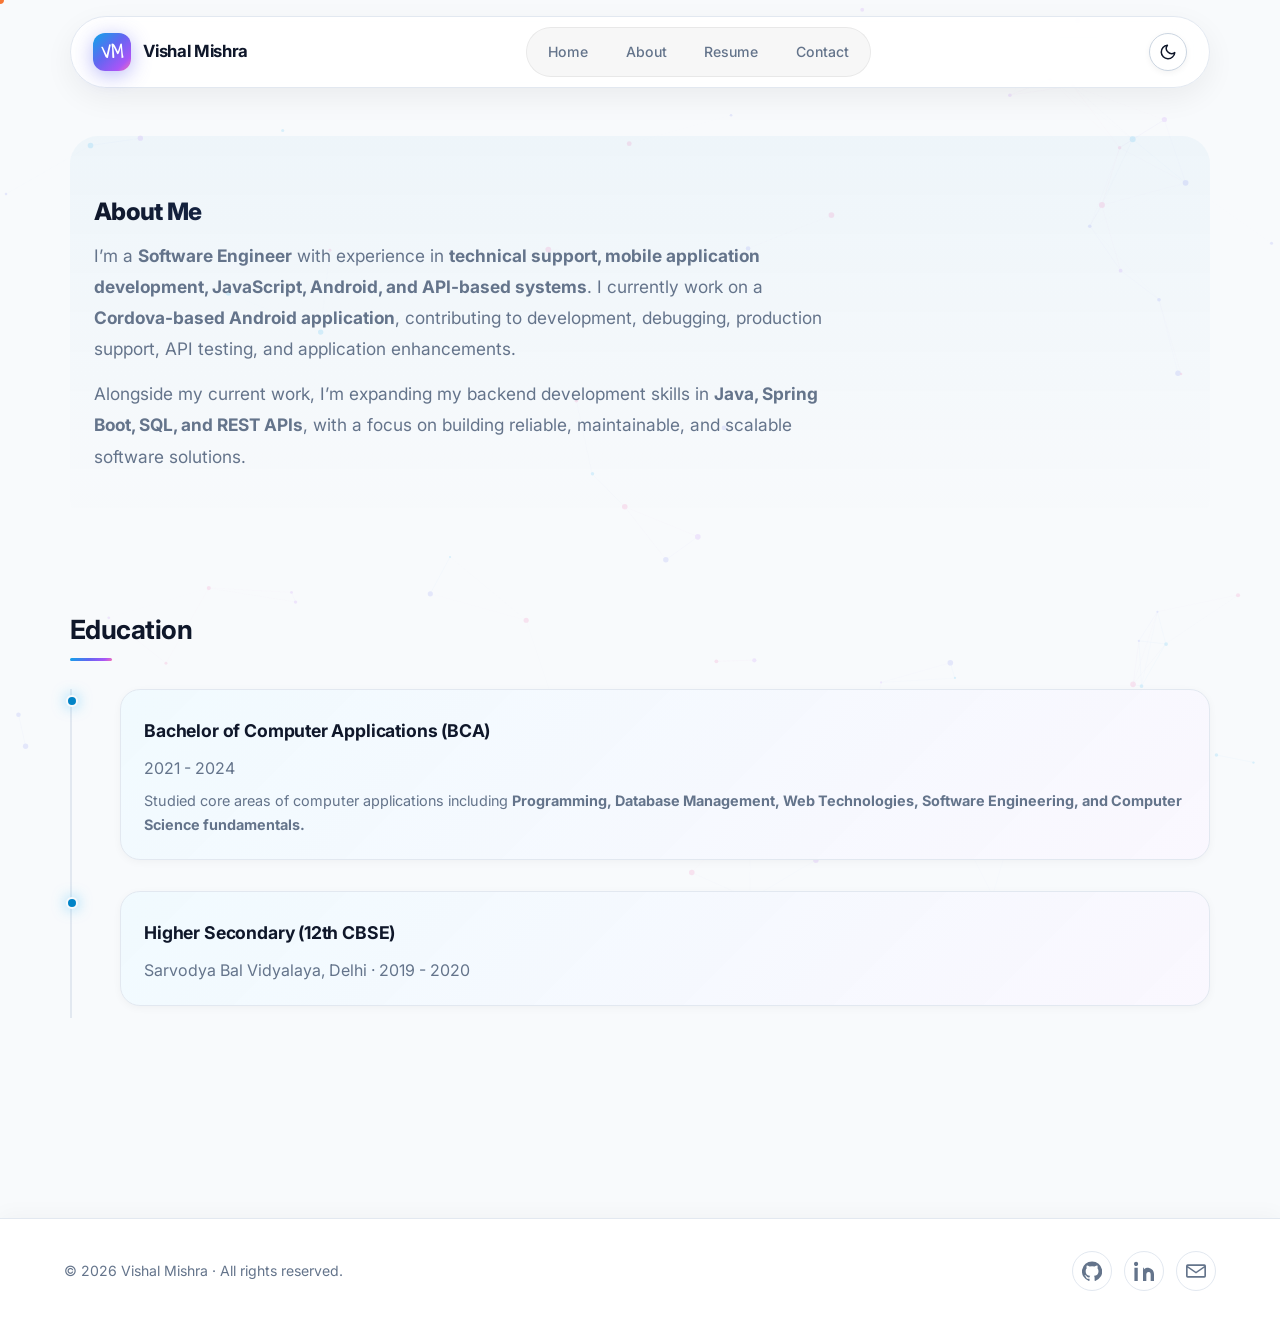
==== commit 3d195071: "Fix GitHub Pages navigation and contact email" ====
--- a/about.html
+++ b/about.html
@@ -49,9 +49,9 @@
 
   <!-- Sticky Capsule Header -->
   <header class="site-header reveal-down">
-    <a class="brand" href="/"><span class="logo glow">VM</span> <strong>Vishal Mishra</strong></a>
+    <a class="brand" href="index.html"><span class="logo glow">VM</span> <strong>Vishal Mishra</strong></a>
     <nav class="nav" id="nav">
-      <a href="/">Home</a>
+      <a href="index.html">Home</a>
       <a href="about.html">About</a>
       <a href="resume.html">Resume</a>
       <a href="contact.html">Contact</a>
